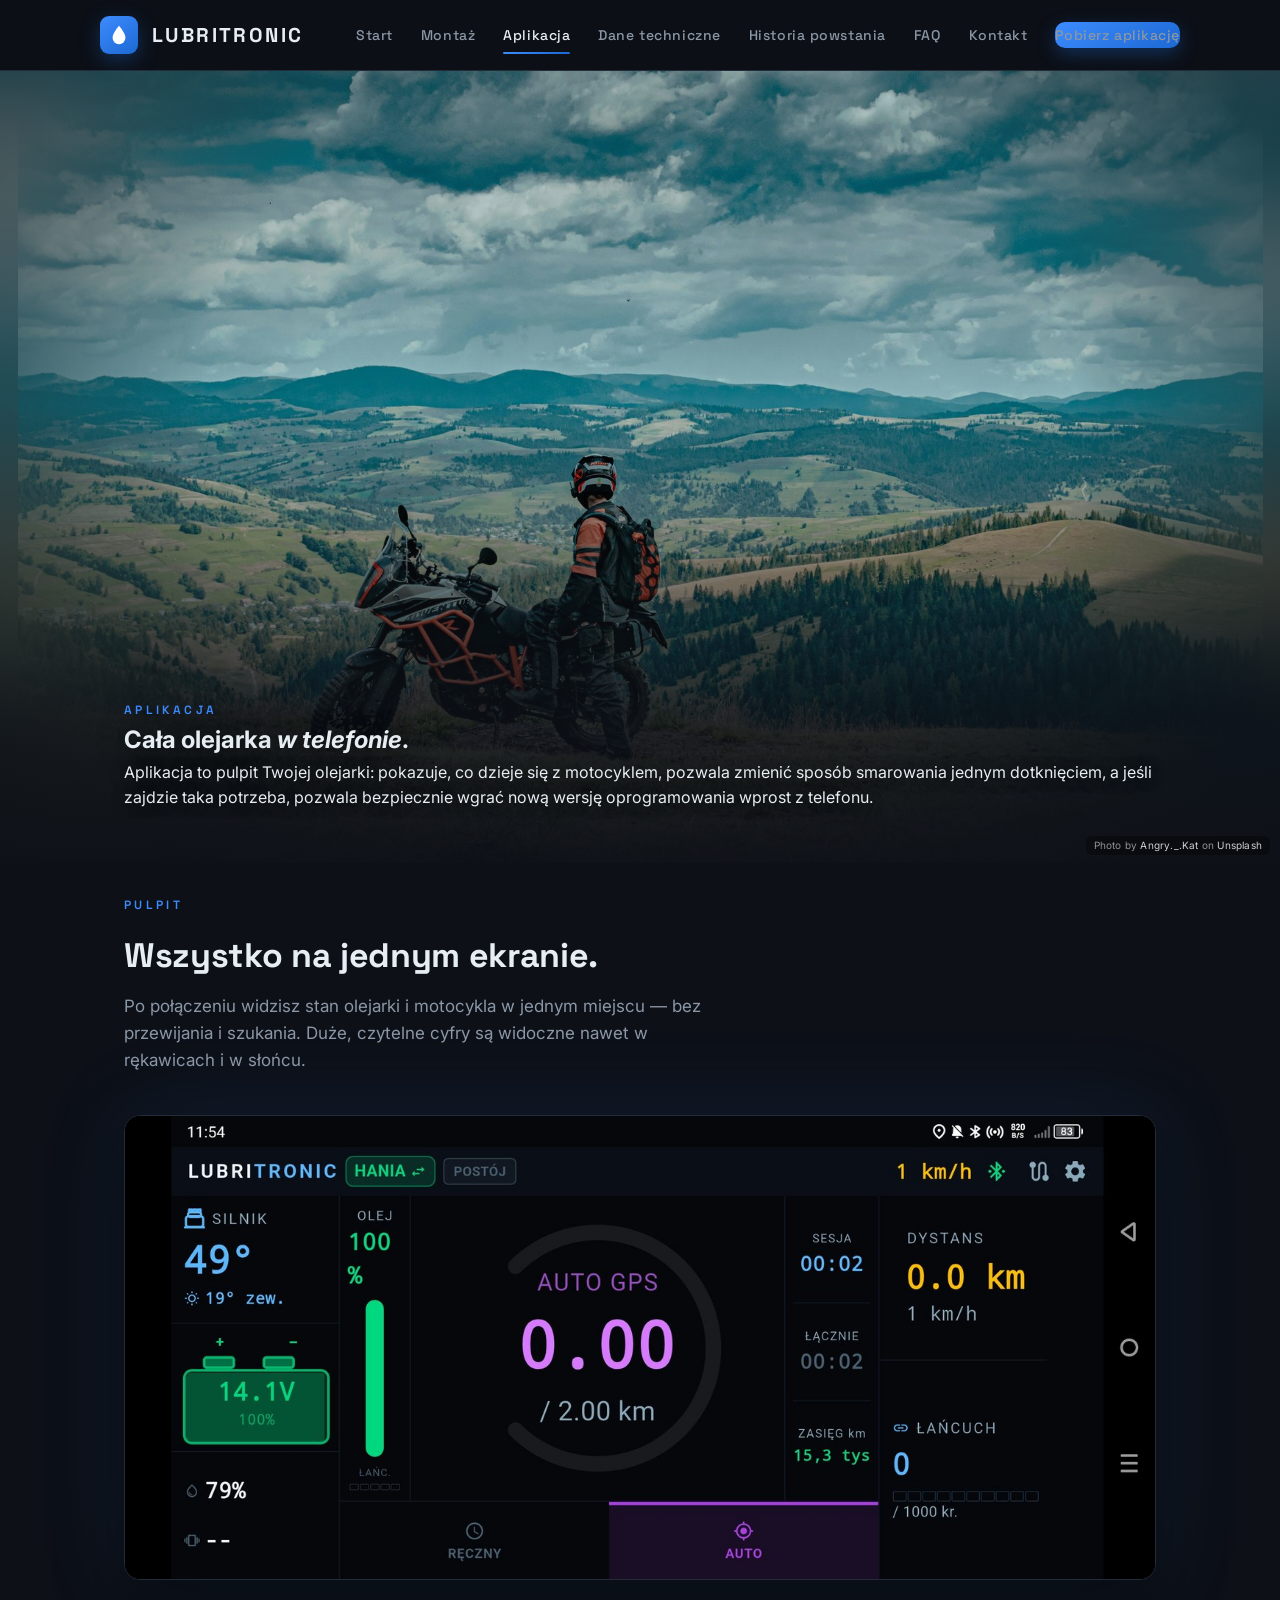
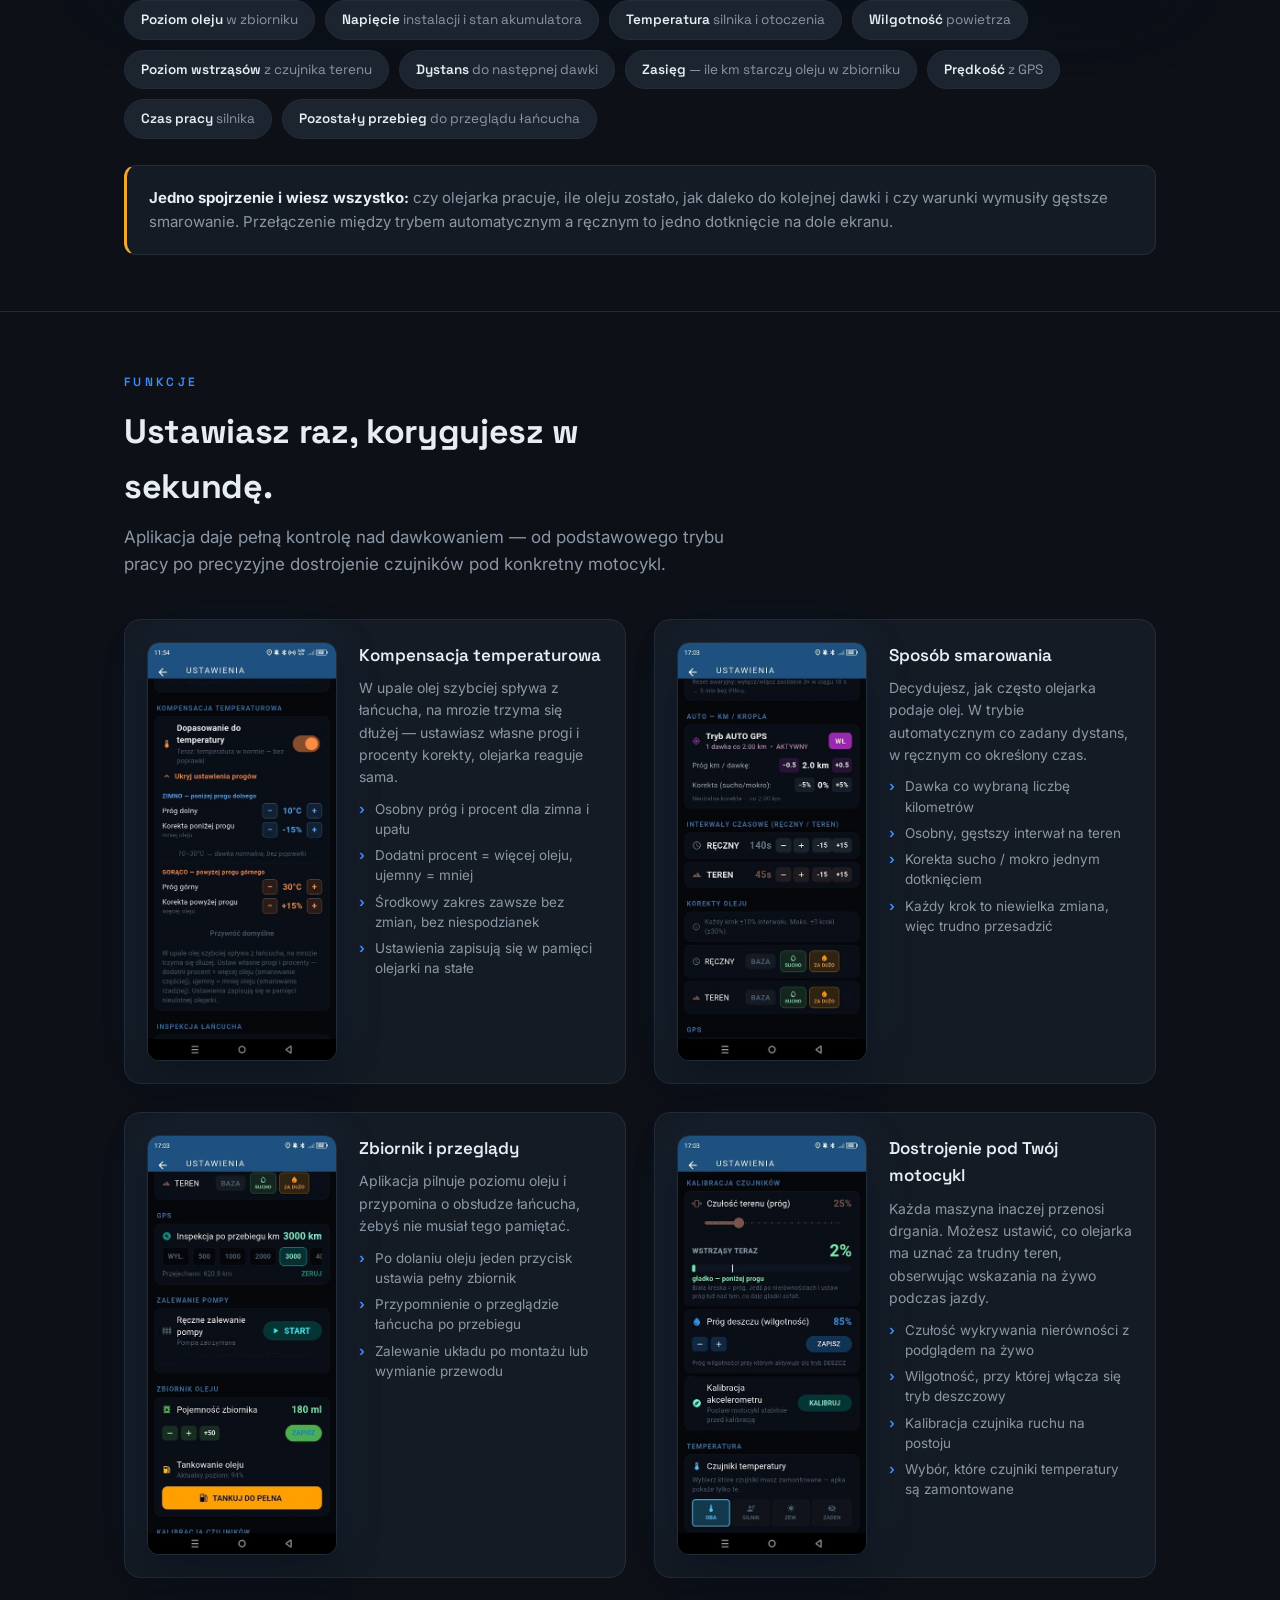
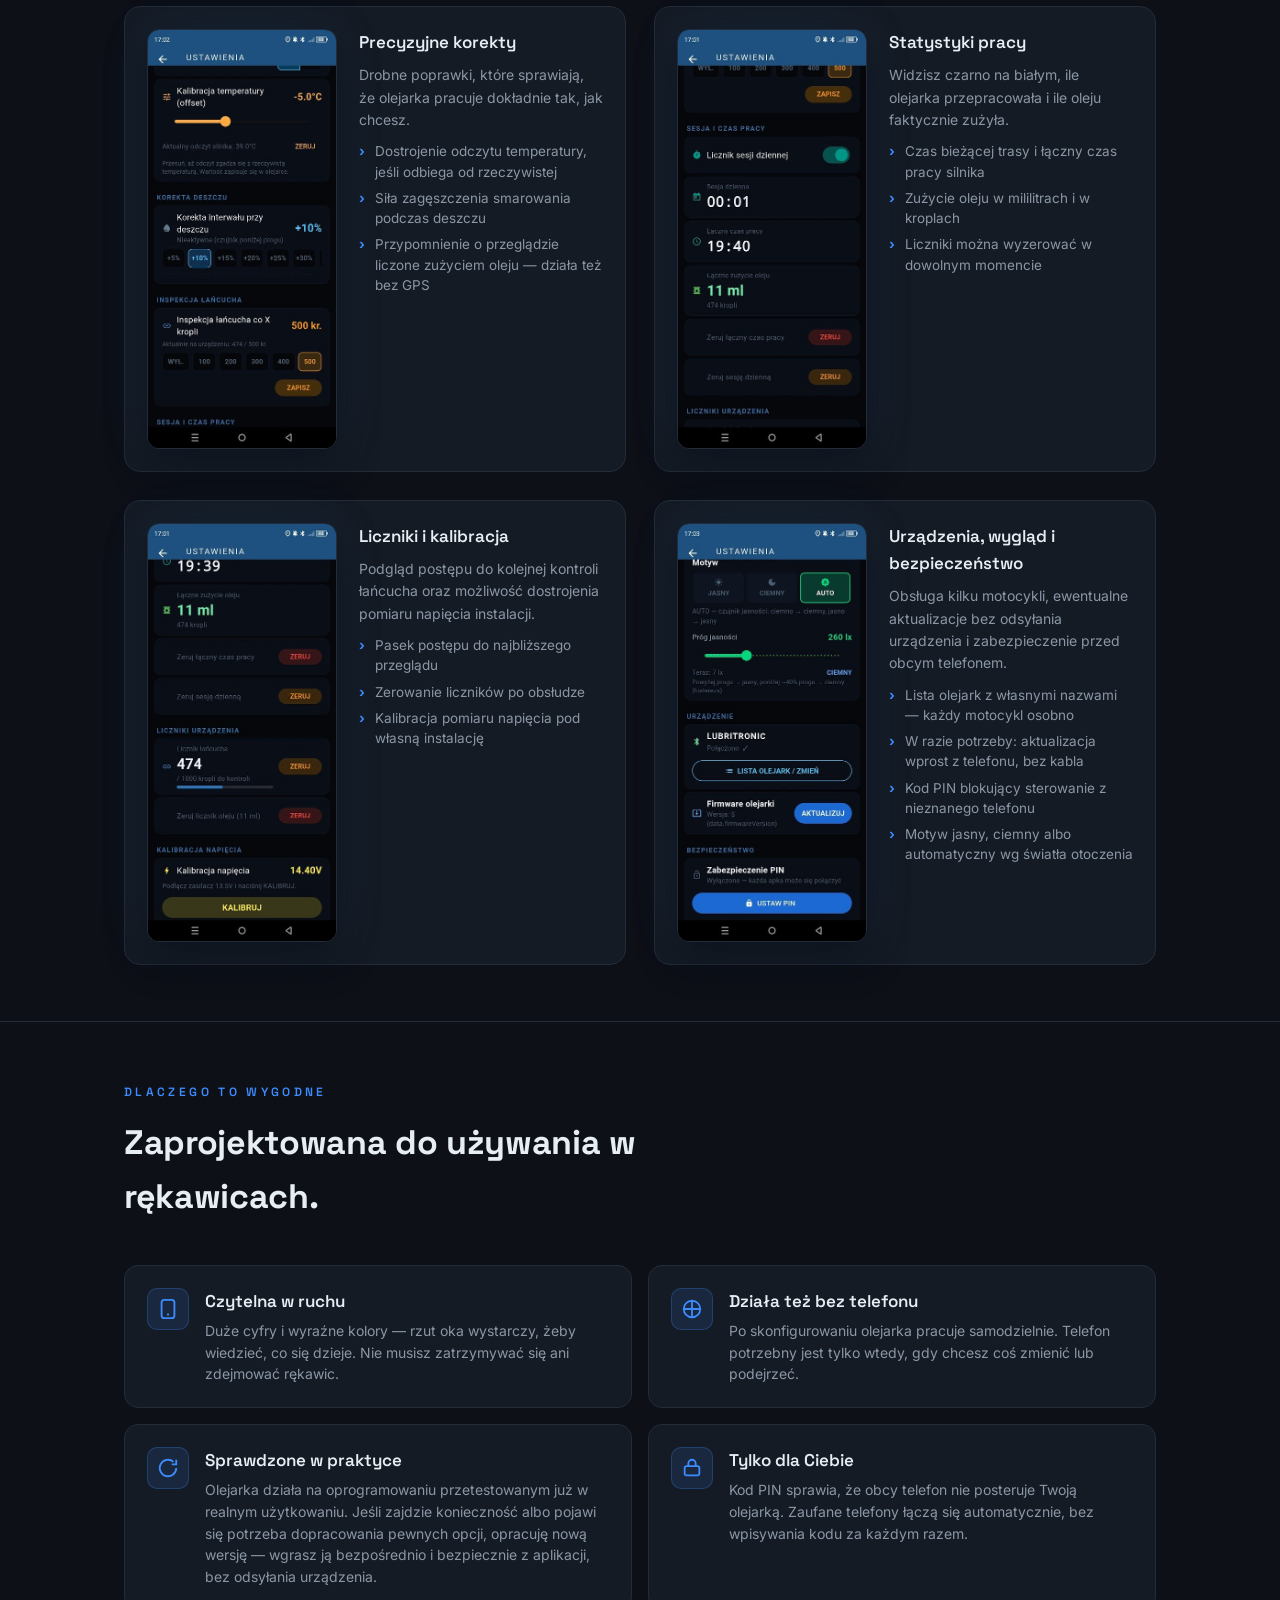
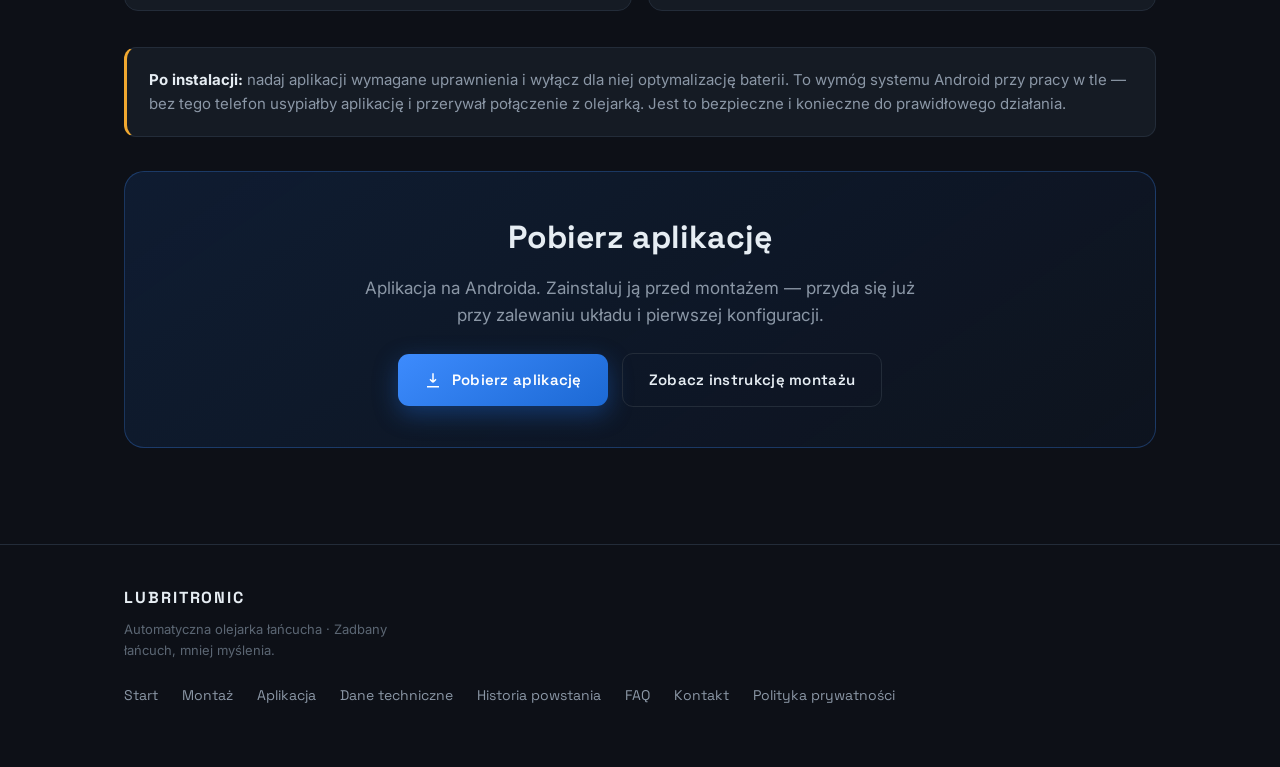
==== aplikacja.html @ dce08f22 "strona v13 - nowe screeny, kompensacja temp, poprawki tekstow" ====
<!DOCTYPE html>
<html lang="pl">
<head>
<meta charset="UTF-8">
<meta name="viewport" content="width=device-width, initial-scale=1.0">
<title>Aplikacja — LUBRITRONIC</title>
<meta name="description" content="Co potrafi aplikacja LUBRITRONIC — pulpit, tryby smarowania, korekty w trasie i zabezpieczenia.">
<link rel="icon" type="image/svg+xml" href="favicon.svg">
<link rel="preconnect" href="https://fonts.googleapis.com">
<link rel="preconnect" href="https://fonts.gstatic.com" crossorigin>
<link href="https://fonts.googleapis.com/css2?family=Space+Grotesk:wght@400;500;600;700&family=Inter:wght@400;500;600&display=swap" rel="stylesheet">
<link rel="stylesheet" href="style.css">
</head>
<body>

<header>
  <div class="wrap nav">
    <a class="brand" href="index.html">
      <div class="brand-mark">
        <svg viewBox="0 0 24 24" fill="none"><path d="M12 2C12 2 5 10 5 15a7 7 0 0 0 14 0c0-5-7-13-7-13Z" fill="#fff"/></svg>
      </div>
      <div class="brand-name">LUBRITRONIC</div>
    </a>
    <button class="nav-toggle" aria-label="Menu" onclick="document.getElementById('navlinks').classList.toggle('show')">
      <svg viewBox="0 0 24 24" fill="none" stroke-width="2"><path d="M4 6h16M4 12h16M4 18h16"/></svg>
    </button>
    <ul class="nav-links" id="navlinks">
      <li><a href="index.html">Start</a></li>
      <li><a href="montaz.html">Montaż</a></li>
      <li><a href="aplikacja.html" class="active">Aplikacja</a></li>
      <li><a href="dane.html">Dane techniczne</a></li>
      <li><a href="historia-powstania.html">Historia powstania</a></li>
      <li><a href="faq.html">FAQ</a></li>
      <li><a href="kontakt.html">Kontakt</a></li>
      <li><a href="https://drive.usercontent.google.com/download?id=1QvqHh__F5-ibLGWXdDCIIiWxTKz9BSBk&export=download&confirm=t" class="nav-cta">Pobierz aplikację</a></li>
    </ul>
  </div>
</header>

<section class="page-hero-vignette ph-apka ph-full">
  <div class="ph-bg-blur"></div>
  <div class="ph-bg"></div>
  <div class="ph-fade"></div>
  <div class="photo-credit">Photo by <a href="https://unsplash.com/@_ks_?utm_source=unsplash&utm_medium=referral" target="_blank" rel="noopener">Angry._.Kat</a> on <a href="https://unsplash.com/photos/man-in-black-jacket-riding-black-motorcycle-on-green-grass-field-during-daytime-or-RxppDRIk?utm_source=unsplash&utm_medium=referral" target="_blank" rel="noopener">Unsplash</a></div>
  <div class="wrap">
    <span class="mono-eyebrow">Aplikacja</span>
    <h1>Cała olejarka <em>w telefonie</em>.</h1>
    <p class="lead">Aplikacja to pulpit Twojej olejarki: pokazuje, co dzieje się z motocyklem, pozwala zmienić sposób smarowania jednym dotknięciem, a jeśli zajdzie taka potrzeba, pozwala bezpiecznie wgrać nową wersję oprogramowania wprost z telefonu.</p>
  </div>
</section>

<!-- PULPIT -->
<section class="section" style="border-top:0; padding-top:28px">
  <div class="wrap">
    <div class="section-head reveal">
      <span class="mono-eyebrow">Pulpit</span>
      <h2>Wszystko na jednym ekranie.</h2>
      <p>Po połączeniu widzisz stan olejarki i motocykla w jednym miejscu — bez przewijania i szukania. Duże, czytelne cyfry są widoczne nawet w rękawicach i w słońcu.</p>
    </div>

    <div class="shot-wide reveal">
      <img src="s-pulpit.jpg" alt="Pulpit aplikacji LUBRITRONIC — temperatura, napięcie, poziom oleju, tryb pracy">
    </div>

    <div class="pills">
      <span class="pill"><b>Poziom oleju</b> w zbiorniku</span>
      <span class="pill"><b>Napięcie</b> instalacji i stan akumulatora</span>
      <span class="pill"><b>Temperatura</b> silnika i otoczenia</span>
      <span class="pill"><b>Wilgotność</b> powietrza</span>
      <span class="pill"><b>Poziom wstrząsów</b> z czujnika terenu</span>
      <span class="pill"><b>Dystans</b> do następnej dawki</span>
      <span class="pill"><b>Zasięg</b> — ile km starczy oleju w zbiorniku</span>
      <span class="pill"><b>Prędkość</b> z GPS</span>
      <span class="pill"><b>Czas pracy</b> silnika</span>
      <span class="pill"><b>Pozostały przebieg</b> do przeglądu łańcucha</span>
    </div>

    <div class="note" style="margin-top:26px">
      <b>Jedno spojrzenie i wiesz wszystko:</b> czy olejarka pracuje, ile oleju zostało, jak daleko do kolejnej dawki i czy warunki wymusiły gęstsze smarowanie. Przełączenie między trybem automatycznym a ręcznym to jedno dotknięcie na dole ekranu.
    </div>
  </div>
</section>

<!-- FUNKCJE / ZRZUTY -->
<section class="section">
  <div class="wrap">
    <div class="section-head reveal">
      <span class="mono-eyebrow">Funkcje</span>
      <h2>Ustawiasz raz, korygujesz w sekundę.</h2>
      <p>Aplikacja daje pełną kontrolę nad dawkowaniem — od podstawowego trybu pracy po precyzyjne dostrojenie czujników pod konkretny motocykl.</p>
    </div>

    <div class="shots">

      <div class="shot-row reveal">
        <div class="shot-phone"><img src="s8-kompensacja.jpg" alt="Kompensacja temperaturowa — własne progi i procenty korekty dawki"></div>
        <div class="shot-txt">
          <h3>Kompensacja temperaturowa</h3>
          <p>W upale olej szybciej spływa z łańcucha, na mrozie trzyma się dłużej — ustawiasz własne progi i procenty korekty, olejarka reaguje sama.</p>
          <ul>
            <li>Osobny próg i procent dla zimna i upału</li>
            <li>Dodatni procent = więcej oleju, ujemny = mniej</li>
            <li>Środkowy zakres zawsze bez zmian, bez niespodzianek</li>
            <li>Ustawienia zapisują się w pamięci olejarki na stałe</li>
          </ul>
        </div>
      </div>

      <div class="shot-row reveal">
        <div class="shot-phone"><img src="s2-dawka.jpg" alt="Ustawienia dawkowania i korekt sucho/mokro"></div>
        <div class="shot-txt">
          <h3>Sposób smarowania</h3>
          <p>Decydujesz, jak często olejarka podaje olej. W trybie automatycznym co zadany dystans, w ręcznym co określony czas.</p>
          <ul>
            <li>Dawka co wybraną liczbę kilometrów</li>
            <li>Osobny, gęstszy interwał na teren</li>
            <li>Korekta sucho / mokro jednym dotknięciem</li>
            <li>Każdy krok to niewielka zmiana, więc trudno przesadzić</li>
          </ul>
        </div>
      </div>

      <div class="shot-row reveal">
        <div class="shot-phone"><img src="s3-zbiornik.jpg" alt="Zbiornik oleju, tankowanie i przypomnienie o przeglądzie"></div>
        <div class="shot-txt">
          <h3>Zbiornik i przeglądy</h3>
          <p>Aplikacja pilnuje poziomu oleju i przypomina o obsłudze łańcucha, żebyś nie musiał tego pamiętać.</p>
          <ul>
            <li>Po dolaniu oleju jeden przycisk ustawia pełny zbiornik</li>
            <li>Przypomnienie o przeglądzie łańcucha po przebiegu</li>
            <li>Zalewanie układu po montażu lub wymianie przewodu</li>
          </ul>
        </div>
      </div>

      <div class="shot-row reveal">
        <div class="shot-phone"><img src="s4-czujniki.jpg" alt="Kalibracja czujników — czułość terenu i próg deszczu"></div>
        <div class="shot-txt">
          <h3>Dostrojenie pod Twój motocykl</h3>
          <p>Każda maszyna inaczej przenosi drgania. Możesz ustawić, co olejarka ma uznać za trudny teren, obserwując wskazania na żywo podczas jazdy.</p>
          <ul>
            <li>Czułość wykrywania nierówności z podglądem na żywo</li>
            <li>Wilgotność, przy której włącza się tryb deszczowy</li>
            <li>Kalibracja czujnika ruchu na postoju</li>
            <li>Wybór, które czujniki temperatury są zamontowane</li>
          </ul>
        </div>
      </div>

      <div class="shot-row reveal">
        <div class="shot-phone"><img src="s5-korekty.jpg" alt="Korekta temperatury, deszczu i przypomnienie po kroplach"></div>
        <div class="shot-txt">
          <h3>Precyzyjne korekty</h3>
          <p>Drobne poprawki, które sprawiają, że olejarka pracuje dokładnie tak, jak chcesz.</p>
          <ul>
            <li>Dostrojenie odczytu temperatury, jeśli odbiega od rzeczywistej</li>
            <li>Siła zagęszczenia smarowania podczas deszczu</li>
            <li>Przypomnienie o przeglądzie liczone zużyciem oleju — działa też bez GPS</li>
          </ul>
        </div>
      </div>

      <div class="shot-row reveal">
        <div class="shot-phone"><img src="s6-statystyki.jpg" alt="Statystyki — czas pracy i zużycie oleju"></div>
        <div class="shot-txt">
          <h3>Statystyki pracy</h3>
          <p>Widzisz czarno na białym, ile olejarka przepracowała i ile oleju faktycznie zużyła.</p>
          <ul>
            <li>Czas bieżącej trasy i łączny czas pracy silnika</li>
            <li>Zużycie oleju w mililitrach i w kroplach</li>
            <li>Liczniki można wyzerować w dowolnym momencie</li>
          </ul>
        </div>
      </div>

      <div class="shot-row reveal">
        <div class="shot-phone"><img src="s7-liczniki.jpg" alt="Liczniki urządzenia i kalibracja napięcia"></div>
        <div class="shot-txt">
          <h3>Liczniki i kalibracja</h3>
          <p>Podgląd postępu do kolejnej kontroli łańcucha oraz możliwość dostrojenia pomiaru napięcia instalacji.</p>
          <ul>
            <li>Pasek postępu do najbliższego przeglądu</li>
            <li>Zerowanie liczników po obsłudze</li>
            <li>Kalibracja pomiaru napięcia pod własną instalację</li>
          </ul>
        </div>
      </div>

      <div class="shot-row reveal">
        <div class="shot-phone"><img src="s1-motyw.jpg" alt="Motyw aplikacji, lista olejark, aktualizacja firmware i PIN"></div>
        <div class="shot-txt">
          <h3>Urządzenia, wygląd i bezpieczeństwo</h3>
          <p>Obsługa kilku motocykli, ewentualne aktualizacje bez odsyłania urządzenia i zabezpieczenie przed obcym telefonem.</p>
          <ul>
            <li>Lista olejark z własnymi nazwami — każdy motocykl osobno</li>
            <li>W razie potrzeby: aktualizacja wprost z telefonu, bez kabla</li>
            <li>Kod PIN blokujący sterowanie z nieznanego telefonu</li>
            <li>Motyw jasny, ciemny albo automatyczny wg światła otoczenia</li>
          </ul>
        </div>
      </div>

    </div>
  </div>
</section>

<!-- ZALETY -->
<section class="section">
  <div class="wrap">
    <div class="section-head reveal">
      <span class="mono-eyebrow">Dlaczego to wygodne</span>
      <h2>Zaprojektowana do używania w rękawicach.</h2>
    </div>
    <div class="benefits">
      <div class="benefit reveal">
        <div class="b-ico"><svg viewBox="0 0 24 24" fill="none" stroke-width="2"><rect x="5" y="2" width="14" height="20" rx="3"/><path d="M11 18h2"/></svg></div>
        <div><h3>Czytelna w ruchu</h3><p>Duże cyfry i wyraźne kolory — rzut oka wystarczy, żeby wiedzieć, co się dzieje. Nie musisz zatrzymywać się ani zdejmować rękawic.</p></div>
      </div>
      <div class="benefit reveal">
        <div class="b-ico"><svg viewBox="0 0 24 24" fill="none" stroke-width="2"><path d="M12 3v18M3 12h18"/><circle cx="12" cy="12" r="9"/></svg></div>
        <div><h3>Działa też bez telefonu</h3><p>Po skonfigurowaniu olejarka pracuje samodzielnie. Telefon potrzebny jest tylko wtedy, gdy chcesz coś zmienić lub podejrzeć.</p></div>
      </div>
      <div class="benefit reveal">
        <div class="b-ico"><svg viewBox="0 0 24 24" fill="none" stroke-width="2"><path d="M21 12a9 9 0 1 1-3-6.7"/><path d="M21 3v5h-5"/></svg></div>
        <div><h3>Sprawdzone w praktyce</h3><p>Olejarka działa na oprogramowaniu przetestowanym już w realnym użytkowaniu. Jeśli zajdzie konieczność albo pojawi się potrzeba dopracowania pewnych opcji, opracuję nową wersję — wgrasz ją bezpośrednio i bezpiecznie z aplikacji, bez odsyłania urządzenia.</p></div>
      </div>
      <div class="benefit reveal">
        <div class="b-ico"><svg viewBox="0 0 24 24" fill="none" stroke-width="2"><rect x="4" y="10" width="16" height="10" rx="2"/><path d="M8 10V7a4 4 0 0 1 8 0v3"/></svg></div>
        <div><h3>Tylko dla Ciebie</h3><p>Kod PIN sprawia, że obcy telefon nie posteruje Twoją olejarką. Zaufane telefony łączą się automatycznie, bez wpisywania kodu za każdym razem.</p></div>
      </div>
    </div>

    <div class="note" style="border-left-color:var(--amber)">
      <b>Po instalacji:</b> nadaj aplikacji wymagane uprawnienia i wyłącz dla niej optymalizację baterii. To wymóg systemu Android przy pracy w tle — bez tego telefon usypiałby aplikację i przerywał połączenie z olejarką. Jest to bezpieczne i konieczne do prawidłowego działania.
    </div>

    <div class="buy-band reveal" style="margin-top:34px">
      <h2>Pobierz aplikację</h2>
      <p>Aplikacja na Androida. Zainstaluj ją przed montażem — przyda się już przy zalewaniu układu i pierwszej konfiguracji.</p>
      <div class="cta-row">
        <a class="btn btn-primary" href="https://drive.usercontent.google.com/download?id=1QvqHh__F5-ibLGWXdDCIIiWxTKz9BSBk&export=download&confirm=t">
          <svg viewBox="0 0 24 24" width="18" height="18" fill="none" stroke="#fff" stroke-width="2"><path d="M12 3v12m0 0 4-4m-4 4-4-4M4 21h16"/></svg>
          Pobierz aplikację
        </a>
        <a class="btn btn-ghost" href="montaz.html">Zobacz instrukcję montażu</a>
      </div>
    </div>
  </div>
</section>

<footer>
  <div class="wrap">
    <div class="foot-row">
      <div class="foot-col">
        <div class="foot-brand">LUBRITRONIC</div>
        <p>Automatyczna olejarka łańcucha · Zadbany łańcuch, mniej myślenia.</p>
      </div>
      <nav class="foot-nav">
        <a href="index.html">Start</a>
        <a href="montaz.html">Montaż</a>
        <a href="aplikacja.html">Aplikacja</a>
        <a href="dane.html">Dane techniczne</a>
        <a href="historia-powstania.html">Historia powstania</a>
        <a href="faq.html">FAQ</a>
        <a href="kontakt.html">Kontakt</a>
        <a href="polityka-prywatnosci.html">Polityka prywatności</a>
      </nav>
    </div>
  </div>
</footer>

<script>
  const io = new IntersectionObserver((entries)=>{
    entries.forEach(e=>{ if(e.isIntersecting){ e.target.classList.add('in'); io.unobserve(e.target); }});
  },{threshold:.12});
  document.querySelectorAll('.reveal').forEach(el=>io.observe(el));
</script>

</body>
</html>
---- style.css ----
/* =========================================================
   LUBRITRONIC — wspólny arkusz stylów
   Space Grotesk (display) + Inter (body), ciemny motyw
   ========================================================= */
:root{
  --bg:#0d1017; --surface:#151b24; --surface2:#1c2430;
  --line:#232c39; --blue:#3d8bfd; --blue-deep:#1c69d4;
  --amber:#f0a830; --green:#00d880;
  --text:#e6edf3; --muted:#8b97a6; --dim:#5b6673;
}
*{margin:0;padding:0;box-sizing:border-box}
html{scroll-behavior:smooth}
body{
  background:var(--bg); color:var(--text);
  font-family:'Inter',system-ui,sans-serif; line-height:1.6;
  -webkit-font-smoothing:antialiased;
  background-image:radial-gradient(1200px 600px at 70% -10%, rgba(29,105,212,.14), transparent 60%);
}
.wrap{max-width:1080px;margin:0 auto;padding:0 24px}
.mono-eyebrow{
  font-family:'Space Grotesk',sans-serif; font-size:12px; letter-spacing:.28em;
  text-transform:uppercase; color:var(--blue); font-weight:600;
}
a{color:inherit}

/* ---------- HEADER / NAV ---------- */
header{position:sticky; top:0; z-index:50;
  background:rgba(13,16,23,.82); backdrop-filter:blur(12px);
  border-bottom:1px solid var(--line)}
.nav{display:flex; align-items:center; justify-content:space-between; padding:16px 0; gap:20px}
.brand{display:flex; align-items:center; gap:14px; text-decoration:none}
.brand-mark{
  width:38px;height:38px;border-radius:9px;
  background:linear-gradient(145deg,var(--blue),var(--blue-deep));
  display:grid;place-items:center; box-shadow:0 6px 20px rgba(29,105,212,.35); flex:none;
}
.brand-mark svg{width:22px;height:22px}
.brand-name{font-family:'Space Grotesk',sans-serif; font-weight:700; font-size:20px; letter-spacing:.12em}
.nav-links{display:flex; align-items:center; gap:28px; list-style:none}
.nav-links a{
  font-family:'Space Grotesk',sans-serif; font-size:14px; font-weight:500;
  letter-spacing:.04em; text-decoration:none; color:var(--muted);
  transition:color .15s ease; padding:4px 0; position:relative;
}
.nav-links a:hover{color:var(--text)}
.nav-links a.active{color:var(--text)}
.nav-links a.active::after{
  content:""; position:absolute; left:0; right:0; bottom:-6px; height:2px;
  background:linear-gradient(90deg,var(--blue),var(--blue-deep)); border-radius:2px;
}
.nav-cta{
  font-family:'Space Grotesk',sans-serif; font-weight:600; font-size:14px;
  padding:10px 18px; border-radius:10px; text-decoration:none; white-space:nowrap;
  background:linear-gradient(145deg,var(--blue),var(--blue-deep)); color:#fff;
  box-shadow:0 6px 18px rgba(29,105,212,.35); transition:transform .15s ease, box-shadow .15s ease;
}
.nav-cta:hover{transform:translateY(-2px); box-shadow:0 10px 24px rgba(29,105,212,.45)}
.nav-toggle{display:none; background:none; border:1px solid var(--line); border-radius:9px;
  width:42px;height:42px; cursor:pointer; place-items:center}
.nav-toggle svg{width:22px;height:22px;stroke:var(--text)}

/* ---------- BUTTONS ---------- */
.btn{
  font-family:'Space Grotesk',sans-serif; font-weight:600; font-size:15px;
  padding:14px 26px; border-radius:11px; border:0; cursor:pointer;
  text-decoration:none; display:inline-flex; align-items:center; gap:10px; letter-spacing:.02em;
  transition:transform .15s ease, box-shadow .15s ease;
}
.btn-primary{background:linear-gradient(145deg,var(--blue),var(--blue-deep)); color:#fff; box-shadow:0 8px 24px rgba(29,105,212,.4)}
.btn-primary:hover{transform:translateY(-2px); box-shadow:0 12px 30px rgba(29,105,212,.5)}
.btn-ghost{background:transparent; color:var(--text); border:1px solid var(--line)}
.btn-ghost:hover{border-color:var(--blue); color:var(--blue)}

/* ---------- PAGE HERO (podstrony) ---------- */
.page-hero{padding:64px 0 8px}
.page-hero h1{
  font-family:'Space Grotesk',sans-serif; font-weight:700;
  font-size:clamp(32px,5vw,52px); line-height:1.05; letter-spacing:-.02em; margin:16px 0 16px;
}
.page-hero h1 em{font-style:normal; color:var(--blue)}
.page-hero p.lead{font-size:18px; color:var(--muted); max-width:60ch}

/* ---------- SECTIONS ---------- */
.section{padding:56px 0; border-top:1px solid var(--line)}
.section:first-of-type{border-top:0}
.section-head{margin-bottom:40px; max-width:60ch}
.section-head h2{font-family:'Space Grotesk',sans-serif; font-size:clamp(24px,4vw,34px); font-weight:700; letter-spacing:-.01em; margin:12px 0 10px}
.section-head p{color:var(--muted); font-size:17px}

/* ---------- HERO Z WINIETĄ (zdjęcie w tle, rozmyte krawędzie) ---------- */
.hero-vignette{position:relative; overflow:hidden}
.hero-vignette .hero-bg{
  position:absolute; inset:-4%;
  background-image:url('moto-hero.jpg');
  background-size:cover; background-position:center 40%;
  -webkit-mask-image:radial-gradient(ellipse 75% 80% at 55% 45%, #000 32%, transparent 78%);
  mask-image:radial-gradient(ellipse 75% 80% at 55% 45%, #000 32%, transparent 78%);
  opacity:.60; z-index:0; pointer-events:none;
}
.hero-vignette .hero-fade{
  position:absolute; inset:0; z-index:1; pointer-events:none;
  background:linear-gradient(180deg, rgba(13,16,23,.30) 0%, rgba(13,16,23,.05) 38%, rgba(13,16,23,.9) 100%);
}
.hero-vignette .hero>*{position:relative; z-index:2}
.hero-vignette .hero h1{text-shadow:0 2px 30px rgba(0,0,0,.55)}
.hero-vignette .hero p.lead{color:#c7d0da; text-shadow:0 1px 12px rgba(0,0,0,.6)}

/* ---------- HERO (strona główna) ---------- */
.hero{padding:64px 0 48px; display:grid; grid-template-columns:1.15fr .85fr; gap:56px; align-items:center}
.hero h1{
  font-family:'Space Grotesk',sans-serif; font-weight:700;
  font-size:clamp(38px,6vw,66px); line-height:1.02; letter-spacing:-.02em; margin:18px 0 20px;
}
.hero h1 em{font-style:normal; color:var(--blue)}
.hero p.lead{font-size:19px; color:var(--muted); max-width:44ch; margin-bottom:32px}
.cta-row{display:flex; gap:14px; flex-wrap:wrap; align-items:center}

/* ---------- QR w rogu (bez panelu) ---------- */
.qr-corner{display:flex; flex-direction:column; align-items:flex-end; justify-content:flex-start}
.qr-bare{background:#fff; border-radius:14px; padding:12px; box-shadow:0 16px 40px rgba(0,0,0,.5); line-height:0}
.qr-bare img{width:200px; height:200px; display:block}
.qr-caption{margin-top:12px; font-family:'Space Grotesk',sans-serif; font-size:13px;
  letter-spacing:.04em; color:var(--muted); text-shadow:0 1px 10px rgba(0,0,0,.6)}

/* ---------- QR CARD (stary panel — pozostaje na wypadek innych stron) ---------- */
.qr-panel{
  background:rgba(21,27,36,.72); backdrop-filter:blur(10px);
  border:1px solid rgba(255,255,255,.12); border-radius:20px;
  padding:28px; text-align:center; position:relative; overflow:hidden;
  box-shadow:0 20px 50px rgba(0,0,0,.4);
}
.qr-panel::before{
  content:""; position:absolute; inset:0;
  background:linear-gradient(180deg, rgba(61,139,253,.08), transparent 40%);
  pointer-events:none;
}
.qr-label{font-family:'Space Grotesk',sans-serif; font-size:12px; letter-spacing:.2em; text-transform:uppercase; color:var(--muted); margin-bottom:18px}
.qr-frame{background:#fff; border-radius:16px; padding:16px; display:inline-block; box-shadow:0 10px 30px rgba(0,0,0,.4)}
.qr-frame img{width:190px;height:190px;display:block}
.qr-sub{margin-top:18px; font-size:13px; color:var(--dim)}

/* ---------- FEATURE CARDS ---------- */
.grid{display:grid; grid-template-columns:repeat(2,1fr); gap:18px}
.card{
  background:var(--surface); border:1px solid var(--line); border-radius:16px; padding:26px;
  transition:border-color .2s ease, transform .2s ease;
}
.card:hover{border-color:var(--blue-deep); transform:translateY(-3px)}
.card-ico{width:44px;height:44px;border-radius:11px; background:var(--surface2); display:grid;place-items:center; margin-bottom:16px; border:1px solid var(--line)}
.card-ico svg{width:23px;height:23px; stroke:var(--blue)}
.card h3{font-family:'Space Grotesk',sans-serif; font-size:19px; font-weight:600; margin-bottom:8px}
.card p{color:var(--muted); font-size:15px}

/* ---------- STEPS ---------- */
.steps{counter-reset:s; display:grid; grid-template-columns:repeat(3,1fr); gap:20px}
.step{position:relative; padding-top:14px}
.step::before{
  counter-increment:s; content:"0" counter(s);
  font-family:'Space Grotesk',sans-serif; font-size:14px; font-weight:700; color:var(--blue);
  letter-spacing:.1em; display:block; margin-bottom:12px;
}
.step h3{font-family:'Space Grotesk',sans-serif; font-size:18px; font-weight:600; margin-bottom:8px}
.step p{color:var(--muted); font-size:15px}
.step-line{height:1px; background:linear-gradient(90deg,var(--blue-deep),transparent); margin-bottom:6px}

/* ---------- NOTE ---------- */
.note{background:var(--surface); border:1px solid var(--line); border-left:3px solid var(--amber); border-radius:12px; padding:20px 22px; color:var(--muted); font-size:15px; margin-top:36px}
.note b{color:var(--text)}

/* ---------- MONTAŻ — kroki ze zdjęciami ---------- */
.install-step{
  display:grid; grid-template-columns:1fr 1fr; gap:32px; align-items:center;
  padding:40px 0; border-top:1px solid var(--line);
}
.install-step:first-of-type{border-top:0}
.install-step.reverse .install-media{order:-1}
.install-num{
  font-family:'Space Grotesk',sans-serif; font-size:13px; font-weight:700;
  letter-spacing:.16em; color:var(--blue); text-transform:uppercase; margin-bottom:12px;
}
.install-body h3{font-family:'Space Grotesk',sans-serif; font-size:22px; font-weight:600; margin-bottom:10px}
.install-body p{color:var(--muted); font-size:16px; margin-bottom:10px}
.install-body ul{color:var(--muted); font-size:15px; margin:12px 0 0 0; padding-left:20px}
.install-body li{margin-bottom:6px}
.photo-slot{
  border-radius:16px; border:1px solid var(--line);
  background:#0a0d12; overflow:hidden; position:relative;
  display:flex; align-items:center; justify-content:center;
}
/* zdjęcia instrukcji pokazujemy w całości (bez przycinania) */
.photo-slot img{
  width:100%; height:auto; max-height:560px;
  object-fit:contain; display:block;
}
/* placeholder (gdyby jakieś zdjęcie nie doszło) */
.photo-slot:empty{aspect-ratio:4/3; border-style:dashed}

/* ---------- FAQ (accordion) ---------- */
.faq-list{max-width:820px}
.faq-item{border:1px solid var(--line); border-radius:14px; background:var(--surface); margin-bottom:12px; overflow:hidden}
.faq-q{
  width:100%; text-align:left; background:none; border:0; cursor:pointer;
  padding:20px 22px; display:flex; align-items:center; justify-content:space-between; gap:16px;
  font-family:'Space Grotesk',sans-serif; font-size:17px; font-weight:600; color:var(--text);
}
.faq-q:hover{color:var(--blue)}
.faq-q .chev{flex:none; width:20px;height:20px; stroke:var(--blue); transition:transform .2s ease}
.faq-item.open .faq-q .chev{transform:rotate(180deg)}
.faq-a{max-height:0; overflow:hidden; transition:max-height .28s ease}
.faq-a-inner{padding:0 22px 20px; color:var(--muted); font-size:15px}
.faq-a-inner a{color:var(--blue)}

/* ---------- DANE TECHNICZNE (tabela) ---------- */
.spec-table{width:100%; border-collapse:collapse; background:var(--surface); border:1px solid var(--line); border-radius:14px; overflow:hidden}
.spec-table tr{border-bottom:1px solid var(--line)}
.spec-table tr:last-child{border-bottom:0}
.spec-table th{
  text-align:left; padding:16px 22px; width:42%; vertical-align:top;
  font-family:'Space Grotesk',sans-serif; font-weight:600; font-size:15px; color:var(--text);
  background:var(--surface2);
}
.spec-table td{padding:16px 22px; color:var(--muted); font-size:15px}
.spec-groups{display:grid; gap:28px}
.spec-group h3{font-family:'Space Grotesk',sans-serif; font-size:15px; letter-spacing:.14em; text-transform:uppercase; color:var(--blue); margin-bottom:14px; font-weight:600}

/* ---------- KONTAKT / FORMULARZ ---------- */
.contact-grid{display:grid; grid-template-columns:1fr 1fr; gap:40px; align-items:start}
.contact-card{background:var(--surface); border:1px solid var(--line); border-radius:16px; padding:26px}
.contact-card h3{font-family:'Space Grotesk',sans-serif; font-size:18px; margin-bottom:16px}
.contact-line{display:flex; align-items:center; gap:12px; margin-bottom:14px; color:var(--muted); font-size:15px}
.contact-line svg{width:20px;height:20px;stroke:var(--blue);flex:none}
.contact-line a{color:var(--text); text-decoration:none}
.contact-line a:hover{color:var(--blue)}
.field{margin-bottom:16px}
.field label{display:block; font-family:'Space Grotesk',sans-serif; font-size:13px; letter-spacing:.06em; color:var(--muted); margin-bottom:7px}
.field input, .field textarea{
  width:100%; background:var(--bg); border:1px solid var(--line); border-radius:10px;
  padding:12px 14px; color:var(--text); font-family:'Inter',sans-serif; font-size:15px;
  transition:border-color .15s ease;
}
.field input:focus, .field textarea:focus{outline:none; border-color:var(--blue)}
.field textarea{resize:vertical; min-height:120px}
.form-note{font-size:13px; color:var(--dim); margin-top:10px}

/* ---------- FOOTER ---------- */
footer{border-top:1px solid var(--line); padding:40px 0 60px; margin-top:40px}
.foot-row{display:flex; justify-content:space-between; align-items:flex-start; flex-wrap:wrap; gap:24px}
.foot-brand{font-family:'Space Grotesk',sans-serif; font-weight:700; letter-spacing:.12em; font-size:16px; margin-bottom:8px}
.foot-col p{color:var(--dim); font-size:13px; max-width:36ch}
.foot-nav{display:flex; gap:24px; flex-wrap:wrap}
.foot-nav a{color:var(--muted); text-decoration:none; font-size:14px; font-family:'Space Grotesk',sans-serif}
.foot-nav a:hover{color:var(--text)}

/* ---------- RESPONSYWNOŚĆ ---------- */
@media(max-width:820px){
  .hero{grid-template-columns:1fr; gap:40px; padding:48px 0}
  .grid{grid-template-columns:1fr}
  .steps{grid-template-columns:1fr; gap:28px}
  .install-step{grid-template-columns:1fr; gap:20px; padding:32px 0}
  .install-step.reverse .install-media{order:0}
  .contact-grid{grid-template-columns:1fr; gap:28px}
  .nav-links{
    position:fixed; inset:66px 0 auto 0; flex-direction:column; align-items:stretch; gap:0;
    background:rgba(13,16,23,.98); border-bottom:1px solid var(--line);
    padding:8px 24px 20px; display:none;
  }
  .nav-links.show{display:flex}
  .nav-links a{padding:14px 0; border-bottom:1px solid var(--line)}
  .nav-links a.active::after{display:none}
  .nav-links .nav-cta{margin-top:14px; text-align:center}
  .nav-toggle{display:grid}
}
@media(prefers-reduced-motion:reduce){*{transition:none!important}}

/* ============================================================
   ROZBUDOWA — winiety nagłówków, przerywniki, korzyści, opinie
   ============================================================ */

/* ---------- HERO GŁÓWNA z winietą (foto w tle) ---------- */
.hero-vignette{position:relative; overflow:hidden}
.hero-vignette .hero-bg{
  position:absolute; inset:-4%;
  background-image:url('hero-main.jpg');
  background-size:cover; background-position:32% 52%;
  -webkit-mask-image:radial-gradient(ellipse 92% 90% at 45% 48%, #000 44%, transparent 86%);
  mask-image:radial-gradient(ellipse 92% 90% at 45% 48%, #000 44%, transparent 86%);
  opacity:.68; z-index:0; pointer-events:none;
}
.hero-vignette .hero-fade{
  position:absolute; inset:0; z-index:1; pointer-events:none;
  background:linear-gradient(180deg, rgba(13,16,23,.35) 0%, rgba(13,16,23,.06) 40%, rgba(13,16,23,.92) 100%);
}
.hero-vignette .hero>*{position:relative; z-index:2}
.hero-vignette .hero h1{text-shadow:0 2px 30px rgba(0,0,0,.55)}
.hero-vignette .hero p.lead{color:#c7d0da; text-shadow:0 1px 12px rgba(0,0,0,.6)}

/* ---------- PODPIS ZDJĘCIA (Unsplash, mały druk w rogu) ---------- */
.photo-credit{
  position:absolute; right:10px; bottom:8px; z-index:5;
  font-size:10px; letter-spacing:.02em; color:rgba(255,255,255,.55);
  background:rgba(0,0,0,.32); padding:3px 8px; border-radius:6px;
  backdrop-filter:blur(4px); font-family:'Inter',sans-serif; line-height:1.3;
}
.photo-credit a{color:rgba(255,255,255,.8); text-decoration:none}
.photo-credit a:hover{color:#fff; text-decoration:underline}

/* ---------- NAGŁÓWEK PODSTRONY z winietą ---------- */
.page-hero-vignette{position:relative; overflow:hidden; padding:110px 0 60px; min-height:440px; display:flex; align-items:flex-end}
.page-hero-vignette .ph-bg{
  position:absolute; inset:-4%;
  background-size:cover;
  -webkit-mask-image:radial-gradient(ellipse 95% 92% at 55% 45%, #000 45%, transparent 85%);
  mask-image:radial-gradient(ellipse 95% 92% at 55% 45%, #000 45%, transparent 85%);
  opacity:.72; z-index:0; pointer-events:none;
}
.page-hero-vignette .ph-fade{
  position:absolute; inset:0; z-index:1; pointer-events:none;
  background:linear-gradient(180deg, rgba(13,16,23,.55) 0%, rgba(13,16,23,.12) 35%, rgba(13,16,23,.75) 78%, rgba(13,16,23,.96) 100%);
}
.page-hero-vignette>.wrap{position:relative; z-index:2}
.page-hero-vignette h1{text-shadow:0 2px 26px rgba(0,0,0,.6)}
.page-hero-vignette p.lead{text-shadow:0 1px 14px rgba(0,0,0,.7)}
/* kadrowanie na motocykl, nie na niebo (zdjęcia pionowe) */
.ph-montaz .ph-bg{background-image:url('hdr-montaz.jpg'); background-position:center 62%}

/* ===== Nagłówki z CAŁYM zdjęciem + rozlaniem na boki (FAQ, Kontakt) ===== */
.ph-full{min-height:88vh; align-items:flex-end; padding-bottom:52px}
/* warstwa 1 — rozmyta, powiększona kopia wypełnia całą szerokość (rozlanie) */
.ph-full .ph-bg-blur{
  position:absolute; inset:-10%; z-index:0; pointer-events:none;
  background-size:cover; background-position:center;
  filter:blur(48px) saturate(1.15); opacity:.55; transform:scale(1.12);
}
/* warstwa 2 — ostre, całe zdjęcie w środku, z rozmytymi krawędziami wtapiającymi się w tło */
.ph-full .ph-bg{
  position:absolute; inset:0; z-index:1; pointer-events:none; opacity:1;
  background-size:contain; background-repeat:no-repeat; background-position:center top;
  -webkit-mask-image:radial-gradient(ellipse 62% 88% at 50% 44%, #000 55%, transparent 90%);
  mask-image:radial-gradient(ellipse 62% 88% at 50% 44%, #000 55%, transparent 90%);
}
.ph-full .ph-fade{
  z-index:2;
  background:linear-gradient(180deg, rgba(13,16,23,.2) 0%, rgba(13,16,23,0) 42%, rgba(13,16,23,.82) 82%, rgba(13,16,23,.97) 100%);
}
.ph-full>.wrap{z-index:3}

.ph-faq .ph-bg, .ph-faq .ph-bg-blur{background-image:url('hdr-faq.jpg')}
.ph-faq .ph-bg{background-position:center top}
.ph-kontakt-full .ph-bg, .ph-kontakt-full .ph-bg-blur{background-image:url('hdr-kontakt.jpg')}
.ph-kontakt-full .ph-bg{background-position:center center}
.ph-historia .ph-bg, .ph-historia .ph-bg-blur{background-image:url('hdr-historia.jpg')}
.ph-historia .ph-bg{background-position:center center}

/* ===== zdjęcie w treści artykułu (np. historia powstania) ===== */
.story-photo{margin:32px 0; border-radius:16px; overflow:hidden; border:1px solid var(--line); background:#000}
.story-photo img{width:100%; height:auto; display:block}
.story-photo figcaption{padding:14px 18px; color:var(--muted); font-size:13.5px; background:var(--surface)}

/* ---------- PRZERYWNIK (foto na całą szerokość, winieta) ---------- */
.break-band{position:relative; height:340px; overflow:hidden; margin:8px 0}
.break-band .bb-bg{
  position:absolute; inset:-4%;
  background-image:url('break-road.jpg');
  background-size:cover; background-position:center 55%;
  -webkit-mask-image:radial-gradient(ellipse 90% 88% at 50% 50%, #000 20%, transparent 82%);
  mask-image:radial-gradient(ellipse 90% 88% at 50% 50%, #000 20%, transparent 82%);
  opacity:.6; z-index:0;
}
.break-band .bb-fade{position:absolute; inset:0; z-index:1;
  background:linear-gradient(90deg, rgba(13,16,23,.85) 0%, rgba(13,16,23,.1) 40%, rgba(13,16,23,.1) 60%, rgba(13,16,23,.85) 100%),
             linear-gradient(180deg, rgba(13,16,23,.7) 0%, transparent 30%, transparent 70%, rgba(13,16,23,.7) 100%);}
.break-band .bb-quote{position:relative; z-index:2; height:100%; display:flex; align-items:center}
.break-band .bb-quote p{
  font-family:'Space Grotesk',sans-serif; font-size:clamp(20px,3vw,30px); font-weight:600;
  max-width:22ch; line-height:1.2; text-shadow:0 2px 20px rgba(0,0,0,.6);
}
.break-band .bb-quote em{font-style:normal; color:var(--blue)}

/* ---------- SEKCJA KORZYŚCI ---------- */
.benefits{display:grid; grid-template-columns:repeat(2,1fr); gap:16px; margin-top:8px}
.benefit{display:flex; gap:16px; align-items:flex-start; background:var(--surface);
  border:1px solid var(--line); border-radius:14px; padding:22px}
.benefit .b-ico{flex:none; width:42px; height:42px; border-radius:10px; background:rgba(61,139,253,.12);
  display:grid; place-items:center; border:1px solid rgba(61,139,253,.25)}
.benefit .b-ico svg{width:22px; height:22px; stroke:var(--blue)}
.benefit h3{font-family:'Space Grotesk',sans-serif; font-size:17px; font-weight:600; margin-bottom:5px}
.benefit p{color:var(--muted); font-size:14px; line-height:1.55}

/* ---------- JAK KUPIĆ ---------- */
.buy-band{background:linear-gradient(145deg, rgba(29,105,212,.14), rgba(29,105,212,.04));
  border:1px solid rgba(61,139,253,.28); border-radius:20px; padding:40px; text-align:center; margin-top:8px}
.buy-band h2{font-family:'Space Grotesk',sans-serif; font-size:clamp(24px,4vw,32px); margin-bottom:12px}
.buy-band p{color:var(--muted); font-size:17px; max-width:52ch; margin:0 auto 24px}
.buy-band .cta-row{justify-content:center}

/* ---------- OPINIE ---------- */
.reviews{display:grid; grid-template-columns:repeat(3,1fr); gap:16px; margin-top:8px}
.review{background:var(--surface); border:1px solid var(--line); border-radius:14px; padding:24px}
.review .stars{color:var(--amber); font-size:15px; letter-spacing:2px; margin-bottom:12px}
.review p{color:var(--text); font-size:15px; line-height:1.6; margin-bottom:16px; font-style:italic}
.review .who{color:var(--muted); font-size:13px; font-family:'Space Grotesk',sans-serif}
.review.placeholder{border-style:dashed; opacity:.7}
.review.placeholder p{color:var(--dim); font-style:normal}

/* ---------- FADE-IN przy scrollu ---------- */
.reveal{opacity:0; transform:translateY(24px); transition:opacity .7s ease, transform .7s ease}
.reveal.in{opacity:1; transform:none}
@media(prefers-reduced-motion:reduce){.reveal{opacity:1; transform:none; transition:none}}

@media(max-width:820px){
  .benefits{grid-template-columns:1fr}
  .reviews{grid-template-columns:1fr}
  .break-band{height:280px}
  .buy-band{padding:28px 20px}
}

/* ============================================================
   SEKCJA TECHNICZNA (PCB) + PRECYZJA + ZAKŁADKA APLIKACJA
   ============================================================ */

/* ---------- Sekcja z fotografią techniczną ---------- */
.tech-split{display:grid; grid-template-columns:1.05fr .95fr; gap:44px; align-items:center}
.tech-photo{position:relative; border-radius:20px; overflow:hidden; min-height:420px}
.tech-photo .tp-blur{
  position:absolute; inset:-12%; background-image:url('pcb.jpg');
  background-size:cover; background-position:center;
  filter:blur(40px) saturate(1.1); opacity:.5; transform:scale(1.1);
}
.tech-photo .tp-sharp{
  position:absolute; inset:0; background-image:url('pcb.jpg');
  background-size:cover; background-position:center 42%;
  -webkit-mask-image:radial-gradient(ellipse 78% 84% at 50% 48%, #000 42%, transparent 84%);
  mask-image:radial-gradient(ellipse 78% 84% at 50% 48%, #000 42%, transparent 84%);
  opacity:.9;
}
.tech-photo .tp-tint{position:absolute; inset:0;
  background:linear-gradient(180deg, rgba(13,16,23,.25), rgba(13,16,23,.55));}

/* lista parametrów technicznych */
.spec-list{list-style:none; margin-top:20px}
.spec-list li{display:flex; gap:13px; align-items:flex-start; padding:11px 0; border-bottom:1px solid var(--line); color:var(--muted); font-size:15px; line-height:1.55}
.spec-list li:last-child{border-bottom:0}
.spec-list svg{flex:none; width:19px; height:19px; stroke:var(--blue); margin-top:2px}
.spec-list b{color:var(--text); font-weight:600}

/* ---------- Precyzja dawki — wyróżniony blok z liczbą ---------- */
.dose-band{
  display:grid; grid-template-columns:auto 1fr; gap:36px; align-items:center;
  background:linear-gradient(145deg, rgba(0,216,128,.10), rgba(0,216,128,.02));
  border:1px solid rgba(0,216,128,.26); border-radius:20px; padding:36px 40px; margin-top:8px;
}
.dose-figure{text-align:center; padding-right:36px; border-right:1px solid rgba(0,216,128,.22)}
.dose-figure .num{font-family:'Space Grotesk',sans-serif; font-size:clamp(38px,6vw,58px); font-weight:700; color:var(--green); line-height:1; letter-spacing:-.02em}
.dose-figure .unit{font-family:'Space Grotesk',sans-serif; font-size:15px; color:var(--muted); margin-top:8px; letter-spacing:.06em}
.dose-figure .sub{font-size:13px; color:var(--dim); margin-top:14px; line-height:1.5}
.dose-body h3{font-family:'Space Grotesk',sans-serif; font-size:21px; margin-bottom:10px}
.dose-body p{color:var(--muted); font-size:15px; line-height:1.65; margin-bottom:10px}
.dose-body p:last-child{margin-bottom:0}

/* ---------- Zakładka APLIKACJA ---------- */
.ph-apka .ph-bg, .ph-apka .ph-bg-blur{background-image:url('hdr-apka.jpg')}
.ph-apka .ph-bg{background-position:center 55%}

/* pulpit — szeroki zrzut poziomy */
.shot-wide{border-radius:16px; overflow:hidden; border:1px solid var(--line); background:#000; line-height:0;
  box-shadow:0 24px 60px rgba(0,0,0,.5), 0 0 90px rgba(61,139,253,.14)}
.shot-wide img{width:100%; height:auto; display:block}

/* siatka zrzutów pionowych z opisem */
.shots{display:grid; grid-template-columns:repeat(2,1fr); gap:28px; margin-top:8px}
.shot-row{display:grid; grid-template-columns:190px 1fr; gap:22px; align-items:start;
  background:var(--surface); border:1px solid var(--line); border-radius:16px; padding:22px}
.shot-phone{border-radius:12px; overflow:hidden; border:1px solid var(--line); background:#000; line-height:0;
  box-shadow:0 14px 40px rgba(0,0,0,.45), 0 0 50px rgba(61,139,253,.12)}
.shot-phone img{width:100%; height:auto; display:block}
.shot-txt h3{font-family:'Space Grotesk',sans-serif; font-size:17px; font-weight:600; margin-bottom:8px}
.shot-txt p{color:var(--muted); font-size:14px; line-height:1.6; margin-bottom:9px}
.shot-txt ul{list-style:none; margin-top:10px}
.shot-txt li{color:var(--muted); font-size:13.5px; line-height:1.5; padding-left:16px; position:relative; margin-bottom:6px}
.shot-txt li::before{content:"›"; position:absolute; left:0; color:var(--blue); font-weight:700}

/* pigułki z funkcjami */
.pills{display:flex; flex-wrap:wrap; gap:10px; margin-top:20px}
.pill{background:var(--surface2); border:1px solid var(--line); border-radius:999px;
  padding:8px 16px; font-size:13.5px; color:var(--muted); font-family:'Space Grotesk',sans-serif}
.pill b{color:var(--text); font-weight:600}

@media(max-width:900px){
  .tech-split{grid-template-columns:1fr; gap:28px}
  .tech-photo{min-height:300px}
  .shots{grid-template-columns:1fr}
  .dose-band{grid-template-columns:1fr; gap:22px; padding:28px 24px}
  .dose-figure{padding-right:0; padding-bottom:22px; border-right:0; border-bottom:1px solid rgba(0,216,128,.22)}
  .shot-row{grid-template-columns:150px 1fr; gap:16px; padding:18px}
}
@media(max-width:560px){
  .shot-row{grid-template-columns:1fr}
  .shot-phone{max-width:260px; margin:0 auto}
}

/* ===== treść prawna (polityka prywatności itp.) ===== */
.legal{max-width:74ch}
.legal-updated{color:var(--dim); font-size:13px; margin-bottom:32px}
.legal-block{margin-bottom:36px}
.legal-block h3{font-family:'Space Grotesk',sans-serif; font-size:14px; letter-spacing:.14em;
  text-transform:uppercase; color:var(--blue); margin-bottom:14px; font-weight:600}
.legal-block p{color:var(--muted); font-size:15.5px; margin-bottom:12px}
.legal-block p:last-child{margin-bottom:0}
.legal-block ul{color:var(--muted); font-size:15.5px; margin:0 0 12px 0; padding-left:20px}
.legal-block li{margin-bottom:6px}
.legal-block a{color:var(--blue)}
.legal-summary{background:var(--surface); border:1px solid var(--line); border-left:3px solid var(--green);
  border-radius:12px; padding:22px 24px; margin-bottom:40px}
.legal-summary p{color:var(--text); font-size:16px; margin:0}
.legal-summary p+p{margin-top:8px; color:var(--muted); font-size:14.5px}

/* ===== historia powstania (narracja) ===== */
.story{max-width:70ch}
.story p{color:var(--muted); font-size:17px; margin-bottom:20px}
.story p:last-of-type{margin-bottom:0}
.story-quote{border-left:3px solid var(--blue); padding:4px 0 4px 22px; margin:32px 0;
  font-family:'Space Grotesk',sans-serif; font-size:19px; font-weight:500; color:var(--text)}
.story-signature{margin-top:44px; padding-top:28px; border-top:1px solid var(--line);
  display:flex; align-items:center; gap:14px}
.story-signature .sig-mark{width:38px; height:38px; border-radius:10px; background:var(--surface2);
  border:1px solid var(--line); display:flex; align-items:center; justify-content:center; flex-shrink:0}
.story-signature .sig-mark svg{width:18px; height:18px}
.story-signature .sig-name{font-family:'Space Grotesk',sans-serif; font-weight:700; font-size:15px; color:var(--text)}
.story-signature .sig-role{color:var(--dim); font-size:13px}
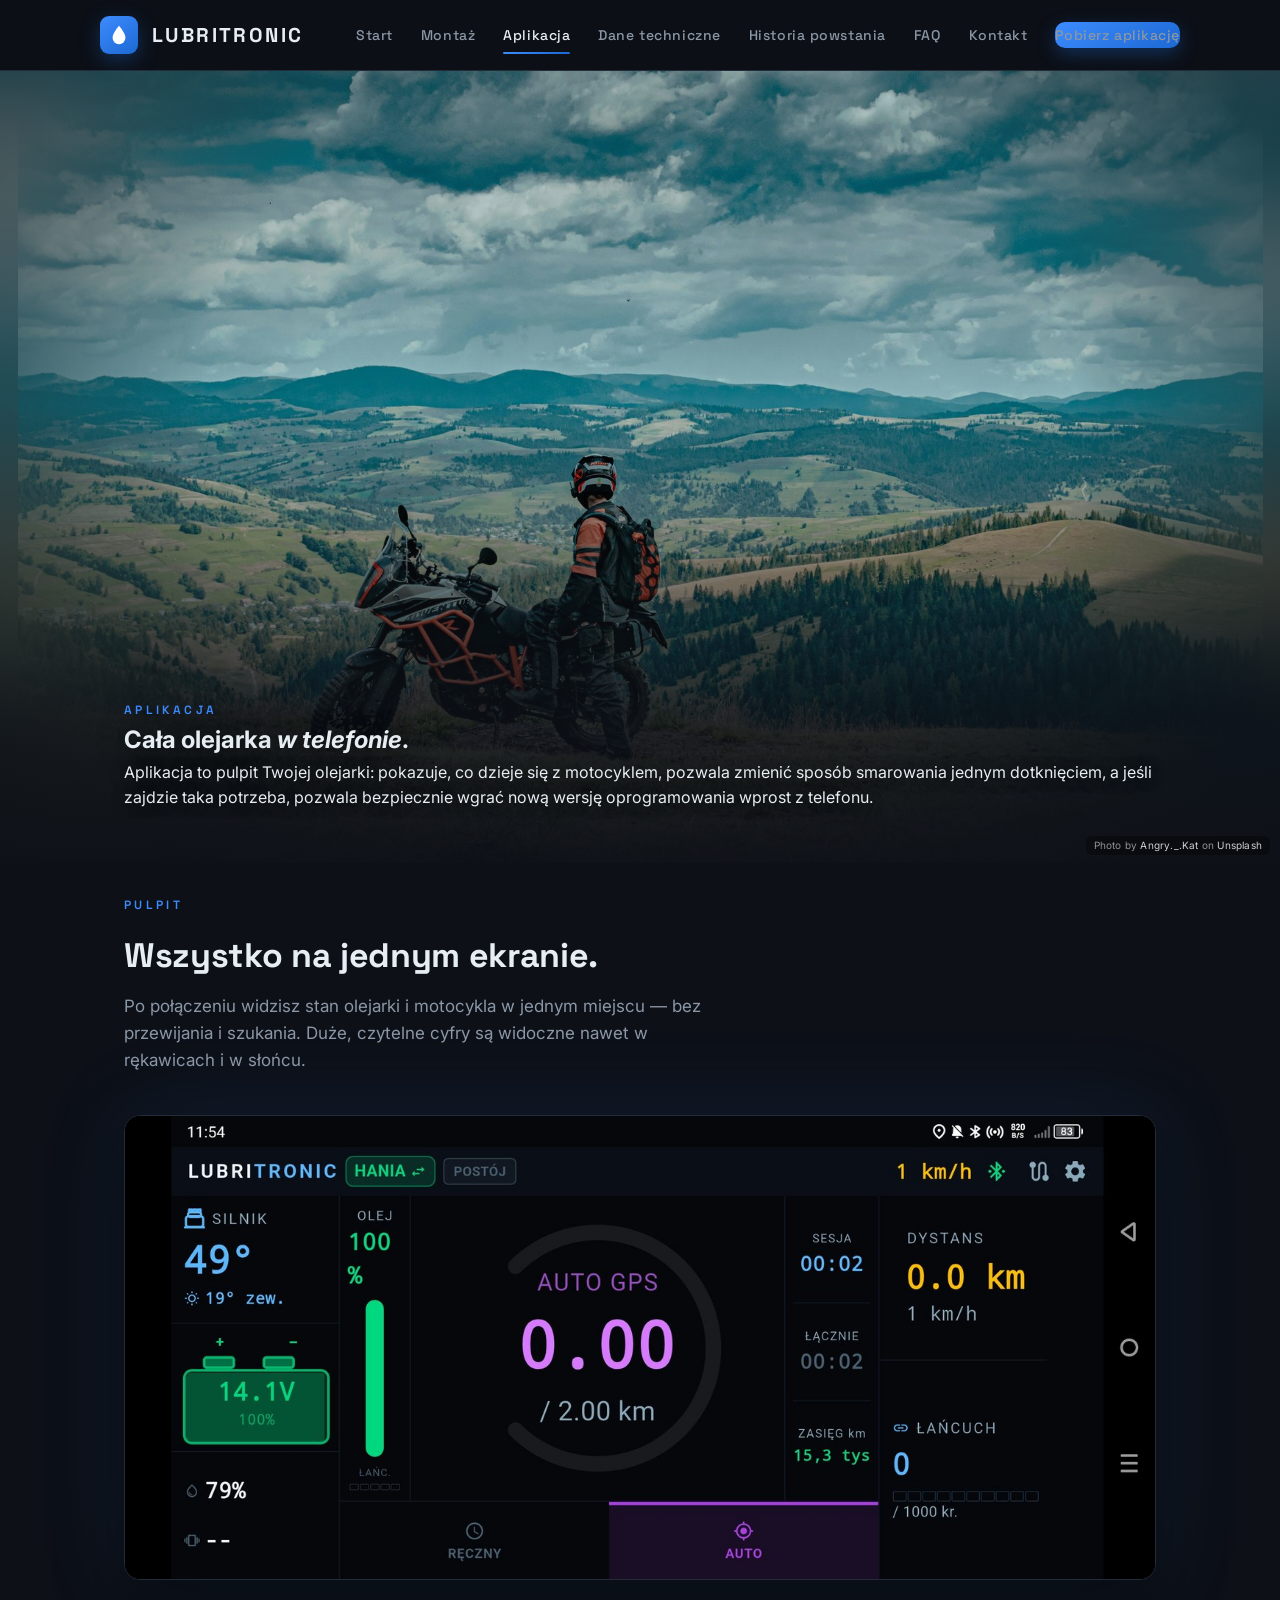
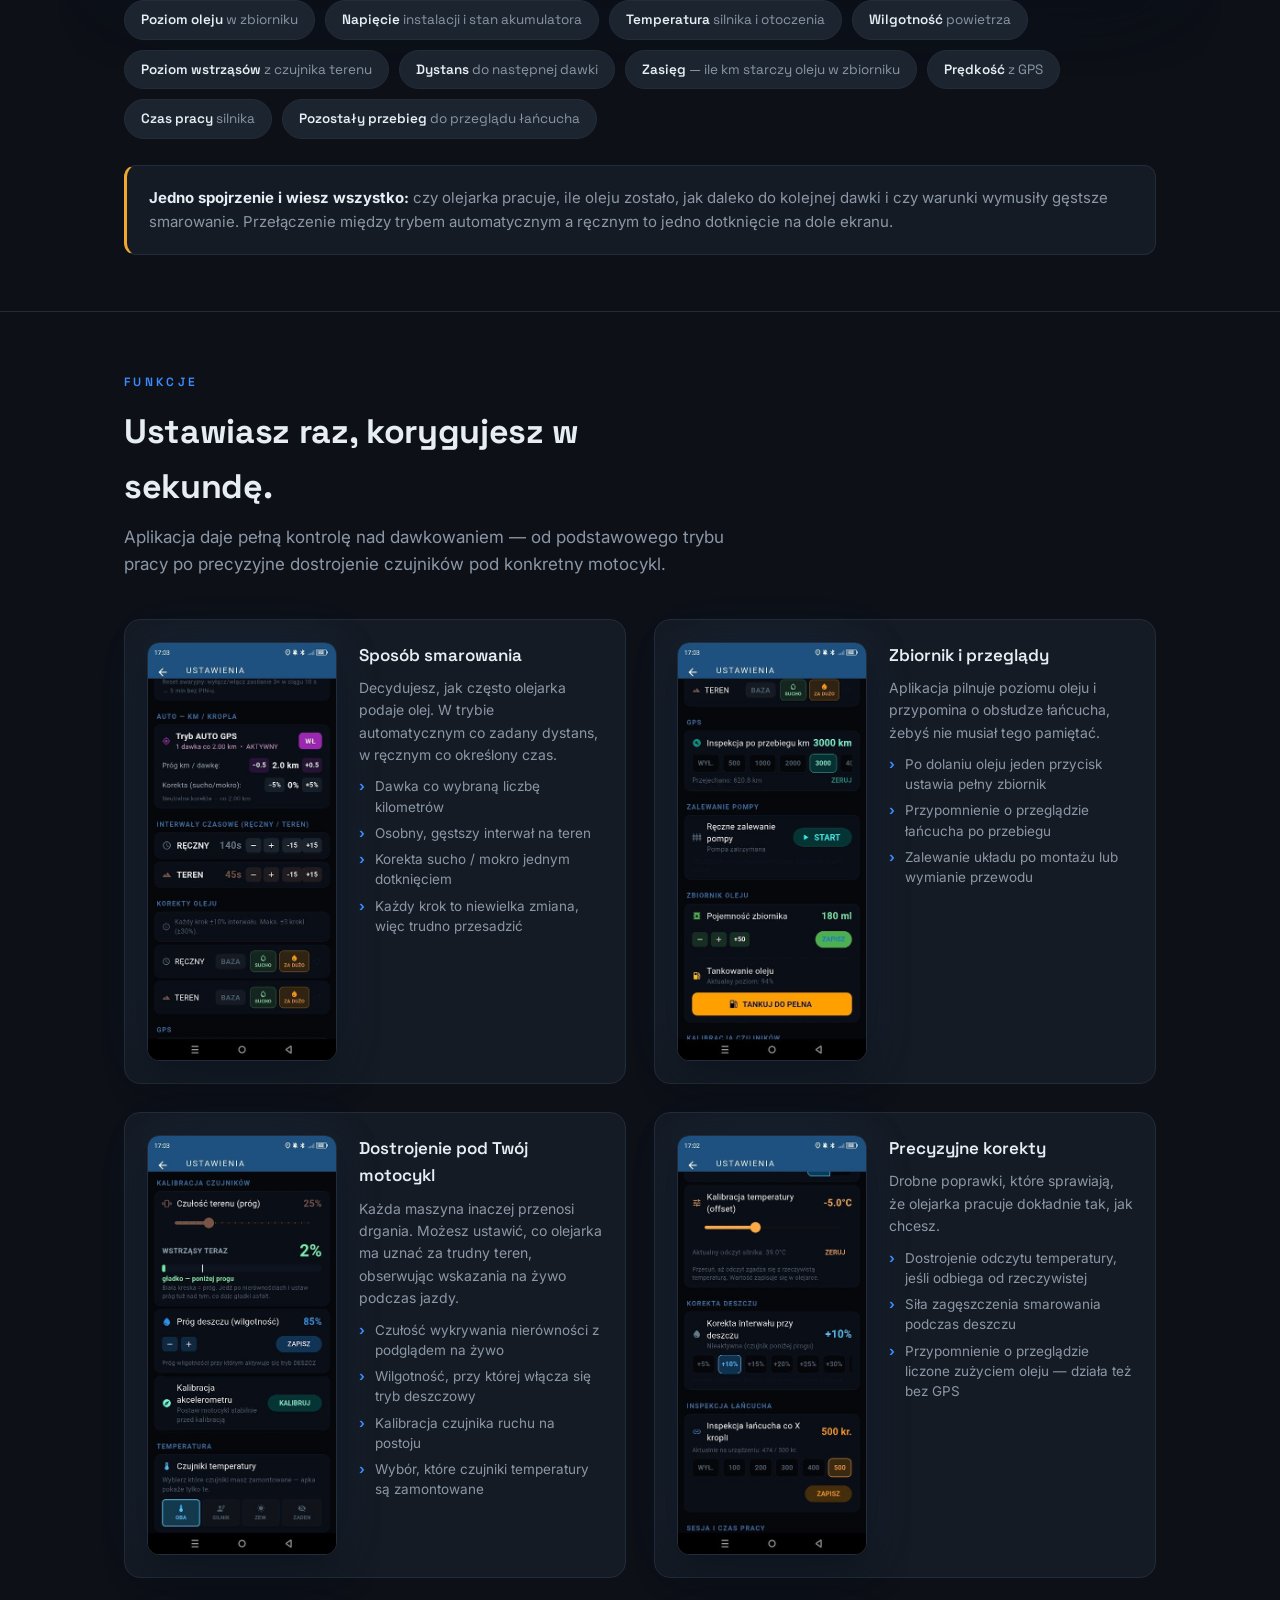
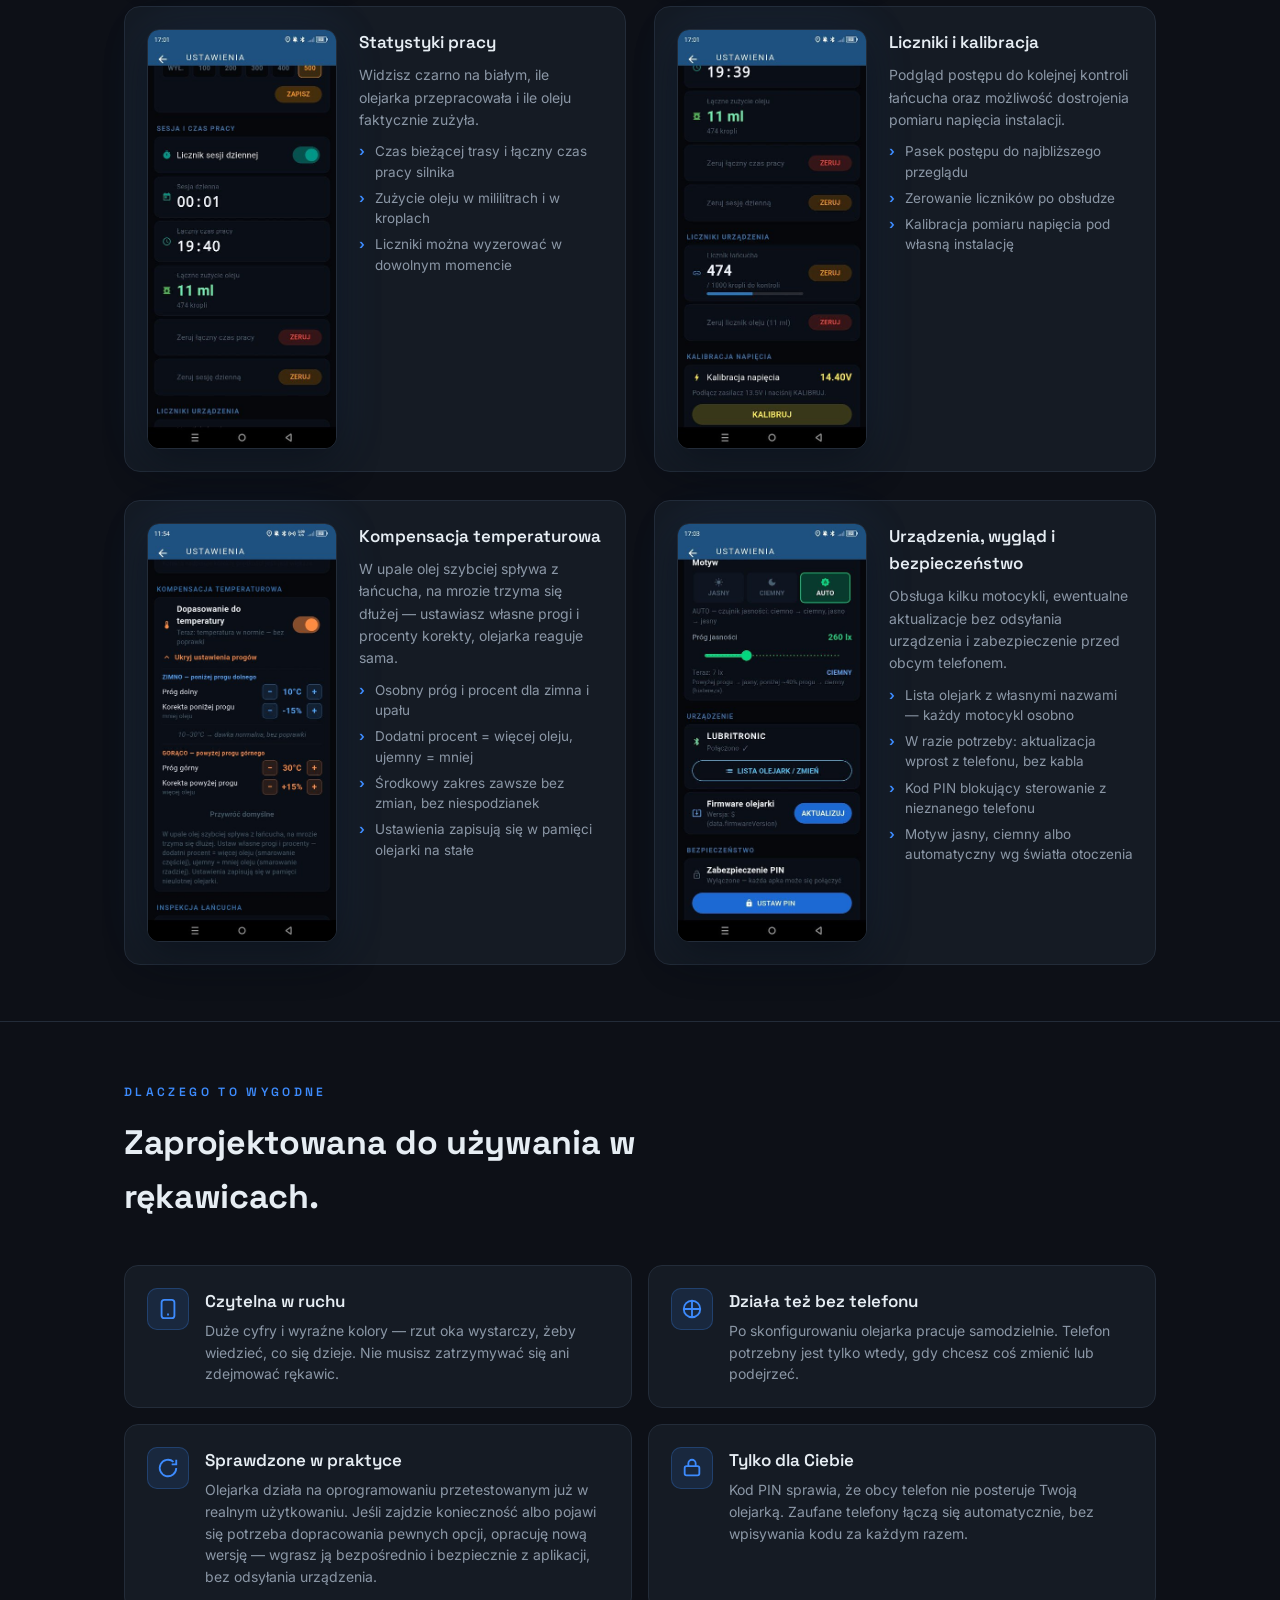
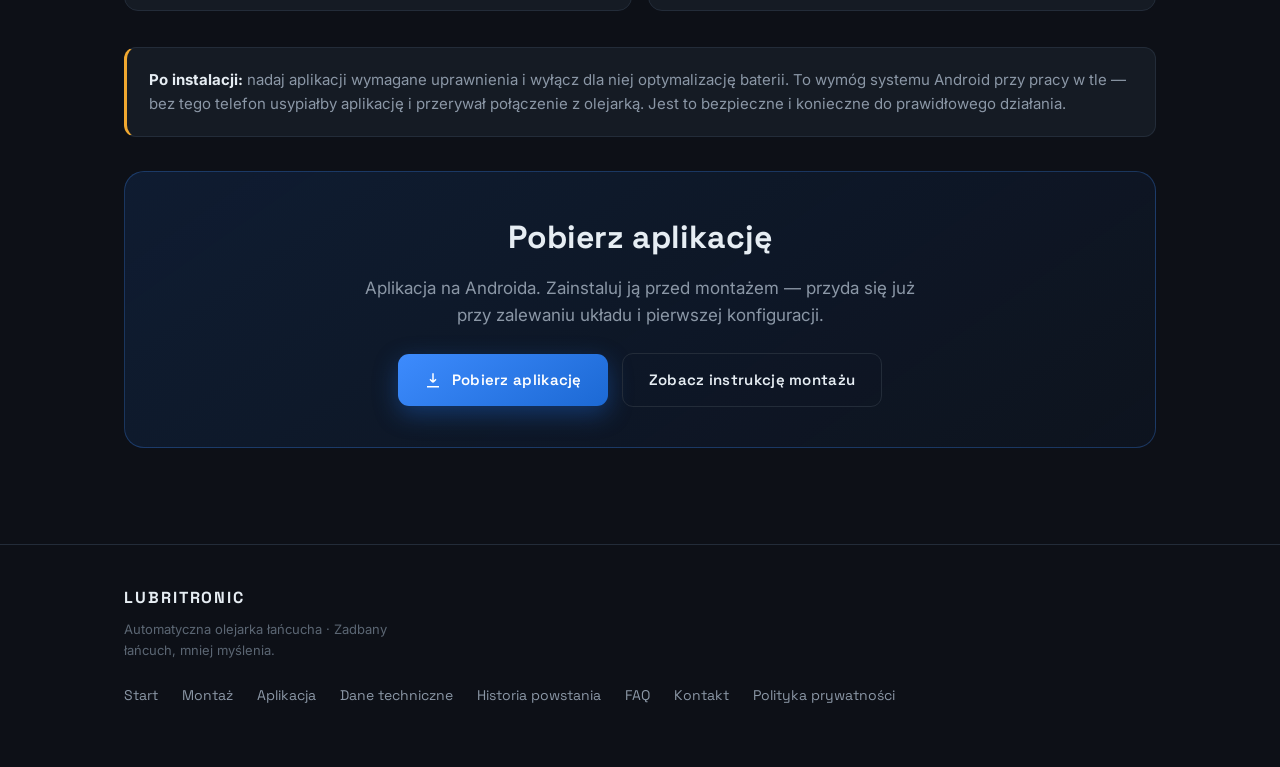
==== commit d1216421: "liczba pojedyncza, kolejnosc kompensacji, usuniete opinie" ====
--- a/aplikacja.html
+++ b/aplikacja.html
@@ -93,6 +93,86 @@
     <div class="shots">
 
       <div class="shot-row reveal">
+        <div class="shot-phone"><img src="s2-dawka.jpg" alt="Ustawienia dawkowania i korekt sucho/mokro"></div>
+        <div class="shot-txt">
+          <h3>Sposób smarowania</h3>
+          <p>Decydujesz, jak często olejarka podaje olej. W trybie automatycznym co zadany dystans, w ręcznym co określony czas.</p>
+          <ul>
+            <li>Dawka co wybraną liczbę kilometrów</li>
+            <li>Osobny, gęstszy interwał na teren</li>
+            <li>Korekta sucho / mokro jednym dotknięciem</li>
+            <li>Każdy krok to niewielka zmiana, więc trudno przesadzić</li>
+          </ul>
+        </div>
+      </div>
+
+      <div class="shot-row reveal">
+        <div class="shot-phone"><img src="s3-zbiornik.jpg" alt="Zbiornik oleju, tankowanie i przypomnienie o przeglądzie"></div>
+        <div class="shot-txt">
+          <h3>Zbiornik i przeglądy</h3>
+          <p>Aplikacja pilnuje poziomu oleju i przypomina o obsłudze łańcucha, żebyś nie musiał tego pamiętać.</p>
+          <ul>
+            <li>Po dolaniu oleju jeden przycisk ustawia pełny zbiornik</li>
+            <li>Przypomnienie o przeglądzie łańcucha po przebiegu</li>
+            <li>Zalewanie układu po montażu lub wymianie przewodu</li>
+          </ul>
+        </div>
+      </div>
+
+      <div class="shot-row reveal">
+        <div class="shot-phone"><img src="s4-czujniki.jpg" alt="Kalibracja czujników — czułość terenu i próg deszczu"></div>
+        <div class="shot-txt">
+          <h3>Dostrojenie pod Twój motocykl</h3>
+          <p>Każda maszyna inaczej przenosi drgania. Możesz ustawić, co olejarka ma uznać za trudny teren, obserwując wskazania na żywo podczas jazdy.</p>
+          <ul>
+            <li>Czułość wykrywania nierówności z podglądem na żywo</li>
+            <li>Wilgotność, przy której włącza się tryb deszczowy</li>
+            <li>Kalibracja czujnika ruchu na postoju</li>
+            <li>Wybór, które czujniki temperatury są zamontowane</li>
+          </ul>
+        </div>
+      </div>
+
+      <div class="shot-row reveal">
+        <div class="shot-phone"><img src="s5-korekty.jpg" alt="Korekta temperatury, deszczu i przypomnienie po kroplach"></div>
+        <div class="shot-txt">
+          <h3>Precyzyjne korekty</h3>
+          <p>Drobne poprawki, które sprawiają, że olejarka pracuje dokładnie tak, jak chcesz.</p>
+          <ul>
+            <li>Dostrojenie odczytu temperatury, jeśli odbiega od rzeczywistej</li>
+            <li>Siła zagęszczenia smarowania podczas deszczu</li>
+            <li>Przypomnienie o przeglądzie liczone zużyciem oleju — działa też bez GPS</li>
+          </ul>
+        </div>
+      </div>
+
+      <div class="shot-row reveal">
+        <div class="shot-phone"><img src="s6-statystyki.jpg" alt="Statystyki — czas pracy i zużycie oleju"></div>
+        <div class="shot-txt">
+          <h3>Statystyki pracy</h3>
+          <p>Widzisz czarno na białym, ile olejarka przepracowała i ile oleju faktycznie zużyła.</p>
+          <ul>
+            <li>Czas bieżącej trasy i łączny czas pracy silnika</li>
+            <li>Zużycie oleju w mililitrach i w kroplach</li>
+            <li>Liczniki można wyzerować w dowolnym momencie</li>
+          </ul>
+        </div>
+      </div>
+
+      <div class="shot-row reveal">
+        <div class="shot-phone"><img src="s7-liczniki.jpg" alt="Liczniki urządzenia i kalibracja napięcia"></div>
+        <div class="shot-txt">
+          <h3>Liczniki i kalibracja</h3>
+          <p>Podgląd postępu do kolejnej kontroli łańcucha oraz możliwość dostrojenia pomiaru napięcia instalacji.</p>
+          <ul>
+            <li>Pasek postępu do najbliższego przeglądu</li>
+            <li>Zerowanie liczników po obsłudze</li>
+            <li>Kalibracja pomiaru napięcia pod własną instalację</li>
+          </ul>
+        </div>
+      </div>
+
+      <div class="shot-row reveal">
         <div class="shot-phone"><img src="s8-kompensacja.jpg" alt="Kompensacja temperaturowa — własne progi i procenty korekty dawki"></div>
         <div class="shot-txt">
           <h3>Kompensacja temperaturowa</h3>
@@ -102,86 +182,6 @@
             <li>Dodatni procent = więcej oleju, ujemny = mniej</li>
             <li>Środkowy zakres zawsze bez zmian, bez niespodzianek</li>
             <li>Ustawienia zapisują się w pamięci olejarki na stałe</li>
-          </ul>
-        </div>
-      </div>
-
-      <div class="shot-row reveal">
-        <div class="shot-phone"><img src="s2-dawka.jpg" alt="Ustawienia dawkowania i korekt sucho/mokro"></div>
-        <div class="shot-txt">
-          <h3>Sposób smarowania</h3>
-          <p>Decydujesz, jak często olejarka podaje olej. W trybie automatycznym co zadany dystans, w ręcznym co określony czas.</p>
-          <ul>
-            <li>Dawka co wybraną liczbę kilometrów</li>
-            <li>Osobny, gęstszy interwał na teren</li>
-            <li>Korekta sucho / mokro jednym dotknięciem</li>
-            <li>Każdy krok to niewielka zmiana, więc trudno przesadzić</li>
-          </ul>
-        </div>
-      </div>
-
-      <div class="shot-row reveal">
-        <div class="shot-phone"><img src="s3-zbiornik.jpg" alt="Zbiornik oleju, tankowanie i przypomnienie o przeglądzie"></div>
-        <div class="shot-txt">
-          <h3>Zbiornik i przeglądy</h3>
-          <p>Aplikacja pilnuje poziomu oleju i przypomina o obsłudze łańcucha, żebyś nie musiał tego pamiętać.</p>
-          <ul>
-            <li>Po dolaniu oleju jeden przycisk ustawia pełny zbiornik</li>
-            <li>Przypomnienie o przeglądzie łańcucha po przebiegu</li>
-            <li>Zalewanie układu po montażu lub wymianie przewodu</li>
-          </ul>
-        </div>
-      </div>
-
-      <div class="shot-row reveal">
-        <div class="shot-phone"><img src="s4-czujniki.jpg" alt="Kalibracja czujników — czułość terenu i próg deszczu"></div>
-        <div class="shot-txt">
-          <h3>Dostrojenie pod Twój motocykl</h3>
-          <p>Każda maszyna inaczej przenosi drgania. Możesz ustawić, co olejarka ma uznać za trudny teren, obserwując wskazania na żywo podczas jazdy.</p>
-          <ul>
-            <li>Czułość wykrywania nierówności z podglądem na żywo</li>
-            <li>Wilgotność, przy której włącza się tryb deszczowy</li>
-            <li>Kalibracja czujnika ruchu na postoju</li>
-            <li>Wybór, które czujniki temperatury są zamontowane</li>
-          </ul>
-        </div>
-      </div>
-
-      <div class="shot-row reveal">
-        <div class="shot-phone"><img src="s5-korekty.jpg" alt="Korekta temperatury, deszczu i przypomnienie po kroplach"></div>
-        <div class="shot-txt">
-          <h3>Precyzyjne korekty</h3>
-          <p>Drobne poprawki, które sprawiają, że olejarka pracuje dokładnie tak, jak chcesz.</p>
-          <ul>
-            <li>Dostrojenie odczytu temperatury, jeśli odbiega od rzeczywistej</li>
-            <li>Siła zagęszczenia smarowania podczas deszczu</li>
-            <li>Przypomnienie o przeglądzie liczone zużyciem oleju — działa też bez GPS</li>
-          </ul>
-        </div>
-      </div>
-
-      <div class="shot-row reveal">
-        <div class="shot-phone"><img src="s6-statystyki.jpg" alt="Statystyki — czas pracy i zużycie oleju"></div>
-        <div class="shot-txt">
-          <h3>Statystyki pracy</h3>
-          <p>Widzisz czarno na białym, ile olejarka przepracowała i ile oleju faktycznie zużyła.</p>
-          <ul>
-            <li>Czas bieżącej trasy i łączny czas pracy silnika</li>
-            <li>Zużycie oleju w mililitrach i w kroplach</li>
-            <li>Liczniki można wyzerować w dowolnym momencie</li>
-          </ul>
-        </div>
-      </div>
-
-      <div class="shot-row reveal">
-        <div class="shot-phone"><img src="s7-liczniki.jpg" alt="Liczniki urządzenia i kalibracja napięcia"></div>
-        <div class="shot-txt">
-          <h3>Liczniki i kalibracja</h3>
-          <p>Podgląd postępu do kolejnej kontroli łańcucha oraz możliwość dostrojenia pomiaru napięcia instalacji.</p>
-          <ul>
-            <li>Pasek postępu do najbliższego przeglądu</li>
-            <li>Zerowanie liczników po obsłudze</li>
-            <li>Kalibracja pomiaru napięcia pod własną instalację</li>
           </ul>
         </div>
       </div>
